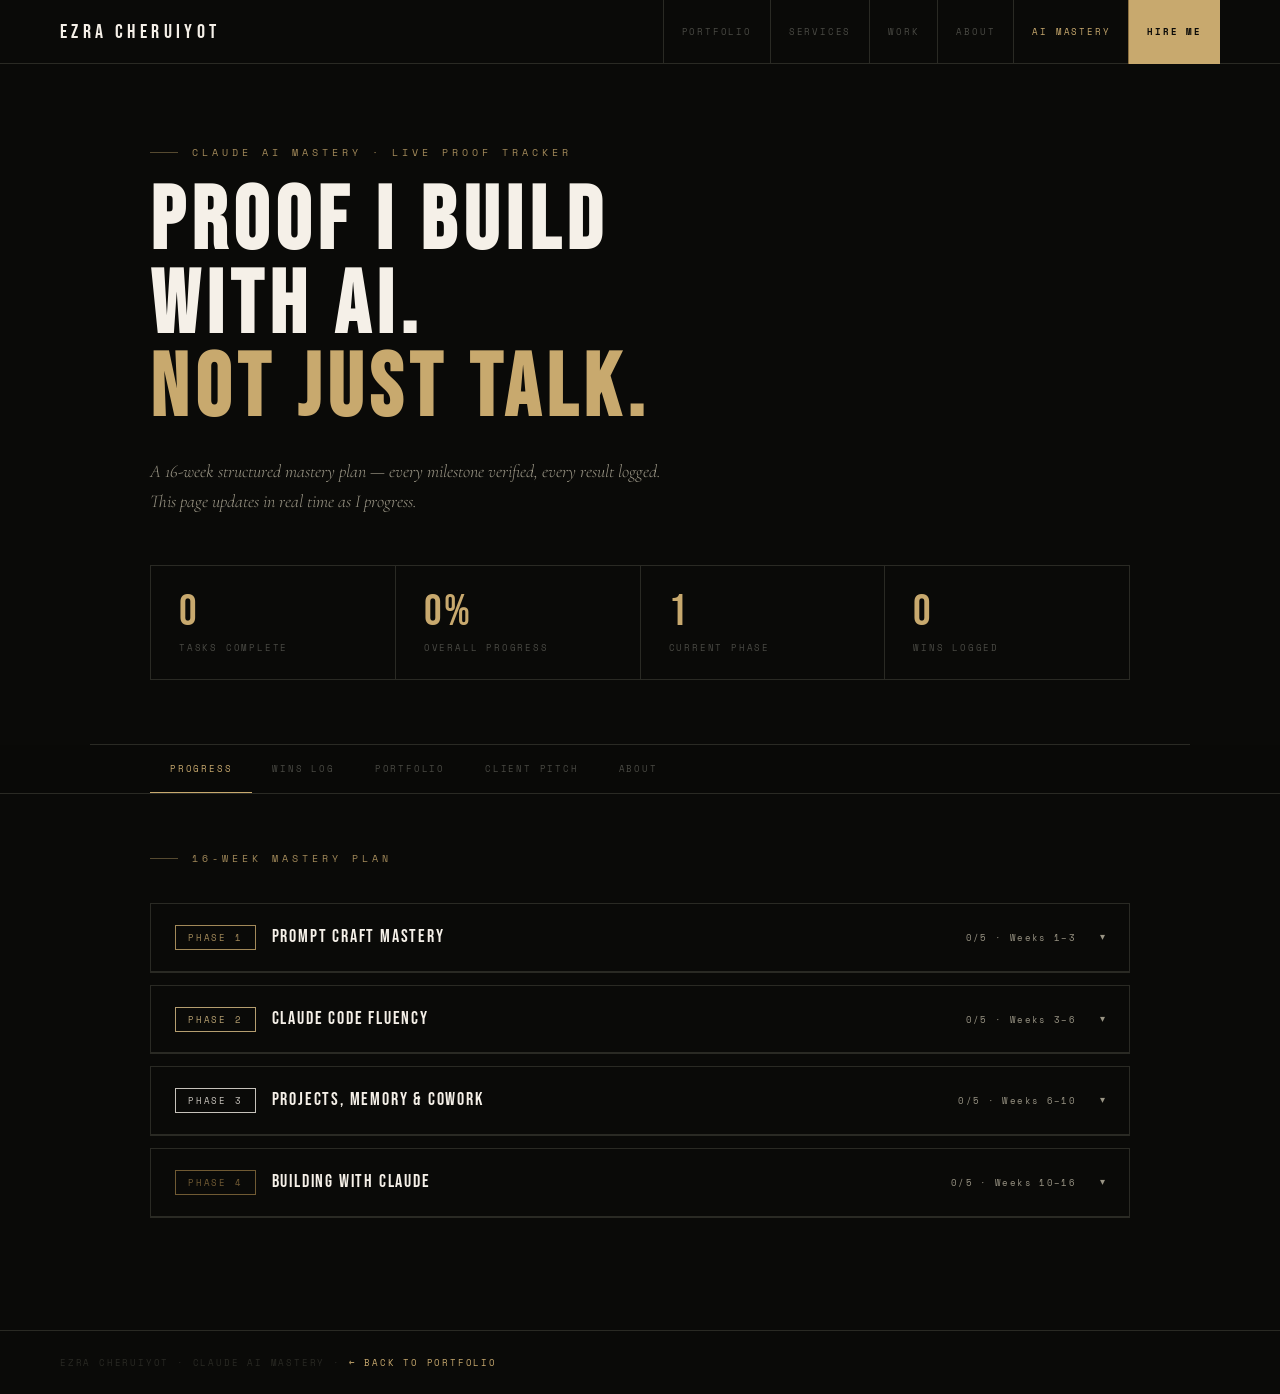
==== mastery.html @ ceb906e3 "Initial portfolio commit" ====
﻿<!DOCTYPE html>
<html lang="en">
<head>
<meta charset="UTF-8"/>
<meta name="viewport" content="width=device-width,initial-scale=1"/>
<title>Ezra Cheruiyot — Claude AI Mastery</title>
<link href="https://fonts.googleapis.com/css2?family=Bebas+Neue&family=Cormorant+Garamond:ital,wght@0,300;0,400;0,600;1,300;1,400&family=Space+Mono:wght@400;700&display=swap" rel="stylesheet"/>
<style>
*{margin:0;padding:0;box-sizing:border-box;}
:root{
  --ink:#0a0a08;
  --parchment:#f5f0e8;
  --gold:#c8a96e;
  --gold-light:#e0c48a;
  --gold-dark:#8a6e3e;
  --warm-white:#faf7f2;
  --ash:#2a2a24;
  --mist:#9a9585;
  --ghost:#4a4a44;
  --divider:#e8e3d8;
}
html{scroll-behavior:smooth;}
body{background:var(--ink);color:var(--parchment);font-family:'Cormorant Garamond',serif;font-size:16px;line-height:1.7;overflow-x:hidden;-webkit-font-smoothing:antialiased;}

/* NAV */
nav{position:sticky;top:0;z-index:100;background:var(--ink);display:flex;align-items:center;justify-content:space-between;padding:0 60px;border-bottom:1px solid var(--ash);height:64px;}
.nav-wordmark{font-family:'Bebas Neue',sans-serif;font-size:20px;letter-spacing:0.22em;color:var(--parchment);text-decoration:none;}
.nav-links{display:flex;align-items:center;gap:0;}
.nav-links a{font-family:'Space Mono',monospace;font-size:9px;letter-spacing:0.2em;text-transform:uppercase;color:var(--ghost);text-decoration:none;padding:0 18px;border-left:1px solid var(--ash);height:64px;display:flex;align-items:center;transition:color 0.2s;}
.nav-links a:hover{color:var(--gold);}
.nav-links a.active{color:var(--gold);}

/* HERO */
.hero{padding:80px 60px 64px;border-bottom:1px solid var(--ash);max-width:1100px;margin:0 auto;}
.hero-label{font-family:'Space Mono',monospace;font-size:10px;letter-spacing:0.4em;color:var(--gold);text-transform:uppercase;display:flex;align-items:center;gap:14px;margin-bottom:20px;opacity:0.8;}
.hero-label::before{content:'';display:block;width:28px;height:1px;background:var(--gold);opacity:0.5;}
.hero h1{font-family:'Bebas Neue',sans-serif;font-size:clamp(48px,7vw,88px);letter-spacing:0.08em;color:var(--parchment);line-height:0.95;margin-bottom:24px;}
.hero h1 span{color:var(--gold);}
.hero-sub{font-family:'Cormorant Garamond',serif;font-style:italic;font-weight:300;font-size:18px;color:var(--mist);max-width:520px;line-height:1.7;margin-bottom:48px;}
.hero-stats{display:grid;grid-template-columns:repeat(4,1fr);gap:1px;background:var(--ash);border:1px solid var(--ash);}
.stat-block{background:var(--ink);padding:24px 28px;}
.stat-num{font-family:'Bebas Neue',sans-serif;font-size:44px;color:var(--gold);letter-spacing:0.04em;line-height:1;display:block;}
.stat-label{font-family:'Space Mono',monospace;font-size:9px;letter-spacing:0.2em;color:var(--ghost);text-transform:uppercase;margin-top:6px;display:block;}

/* TAB NAV */
.tab-nav{position:sticky;top:64px;z-index:99;background:rgba(10,10,8,0.95);backdrop-filter:blur(12px);border-bottom:1px solid var(--ash);}
.tab-nav-inner{max-width:1100px;margin:0 auto;padding:0 60px;display:flex;overflow-x:auto;scrollbar-width:none;}
.tab-nav-inner::-webkit-scrollbar{display:none;}
.tab-btn{font-family:'Space Mono',monospace;font-size:9px;letter-spacing:0.2em;text-transform:uppercase;color:var(--ghost);background:none;border:none;border-bottom:1px solid transparent;padding:0 20px;height:48px;cursor:pointer;white-space:nowrap;transition:color 0.2s;}
.tab-btn:hover{color:var(--parchment);}
.tab-btn.active{color:var(--gold);border-bottom-color:var(--gold);}

/* MAIN */
.main{max-width:1100px;margin:0 auto;padding:56px 60px 100px;}
.view{display:none;}
.view.active{display:block;}
.section-label{font-family:'Space Mono',monospace;font-size:10px;letter-spacing:0.4em;color:var(--gold);text-transform:uppercase;display:flex;align-items:center;gap:14px;margin-bottom:36px;opacity:0.8;}
.section-label::before{content:'';display:block;width:28px;height:1px;background:var(--gold);opacity:0.5;}

/* PHASE CARDS */
.phase-card{border:1px solid var(--ash);margin-bottom:12px;overflow:hidden;}
.phase-header{display:flex;align-items:center;gap:16px;padding:18px 24px;cursor:pointer;user-select:none;transition:background 0.15s;}
.phase-header:hover{background:var(--ash);}
.phase-num{font-family:'Space Mono',monospace;font-size:9px;letter-spacing:0.2em;padding:4px 12px;border:1px solid;text-transform:uppercase;white-space:nowrap;}
.phase-title{font-family:'Bebas Neue',sans-serif;font-size:18px;letter-spacing:0.1em;color:var(--parchment);flex:1;}
.phase-meta{font-family:'Space Mono',monospace;font-size:9px;color:var(--mist);white-space:nowrap;letter-spacing:0.15em;}
.phase-chevron{font-size:10px;color:var(--mist);transition:transform 0.2s;margin-left:8px;}
.phase-card.open .phase-chevron{transform:rotate(180deg);}
.phase-bar{height:1px;background:var(--ash);}
.phase-bar-fill{height:1px;transition:width 0.5s;}
.phase-body{display:none;padding:8px 0;}
.phase-card.open .phase-body{display:block;}
.milestone-row{display:flex;align-items:flex-start;gap:14px;padding:12px 24px;cursor:pointer;transition:background 0.15s;}
.milestone-row:hover{background:rgba(200,169,110,0.04);}
.cb{width:16px;height:16px;border:1px solid var(--ash);display:flex;align-items:center;justify-content:center;flex-shrink:0;margin-top:3px;transition:all 0.15s;}
.cb.done{border-color:var(--gold);background:var(--gold);}
.cb svg{display:none;}
.cb.done svg{display:block;}
.ms-text{flex:1;}
.ms-title{font-family:'Cormorant Garamond',serif;font-size:15px;color:var(--parchment);line-height:1.5;}
.ms-title.done{color:var(--mist);text-decoration:line-through;text-decoration-color:var(--ash);}
.ms-meta{font-family:'Space Mono',monospace;font-size:10px;color:var(--mist);margin-top:3px;letter-spacing:0.08em;}
.phase-deliverable{margin:8px 24px 16px;padding:12px 16px;border:1px solid var(--ash);background:rgba(200,169,110,0.04);}
.phase-deliverable-label{font-family:'Space Mono',monospace;font-size:9px;letter-spacing:0.2em;color:var(--gold);text-transform:uppercase;margin-bottom:6px;opacity:0.8;}
.phase-deliverable-text{font-family:'Cormorant Garamond',serif;font-size:14px;color:var(--mist);line-height:1.6;}

/* WINS */
.wins-form{display:flex;gap:10px;margin-bottom:32px;flex-wrap:wrap;border:1px solid var(--ash);padding:20px 24px;}
.wins-form input,.wins-form select{background:transparent;border:none;border-bottom:1px solid var(--ash);color:var(--parchment);padding:8px 0;font-family:'Cormorant Garamond',serif;font-size:15px;outline:none;transition:border-color 0.2s;}
.wins-form input{flex:1;min-width:200px;}
.wins-form input::placeholder{color:var(--mist);}
.wins-form input:focus,.wins-form select:focus{border-bottom-color:var(--gold);}
.wins-form select{background:var(--ink);color:var(--parchment);font-family:'Space Mono',monospace;font-size:10px;letter-spacing:0.1em;padding:8px 4px;cursor:pointer;}
.btn-gold{font-family:'Space Mono',monospace;font-size:9px;letter-spacing:0.25em;text-transform:uppercase;background:var(--gold);color:var(--ink);border:none;padding:10px 24px;cursor:pointer;font-weight:700;transition:background 0.2s;white-space:nowrap;}
.btn-gold:hover{background:var(--gold-light);}
.btn-ghost{font-family:'Space Mono',monospace;font-size:9px;letter-spacing:0.2em;text-transform:uppercase;background:transparent;color:var(--ghost);border:1px solid var(--ash);padding:10px 20px;cursor:pointer;transition:color 0.2s,border-color 0.2s;}
.btn-ghost:hover{color:var(--gold);border-color:var(--gold);}
.win-item{display:flex;align-items:flex-start;gap:14px;padding:16px 20px;border:1px solid var(--ash);margin-bottom:8px;animation:fadeUp 0.2s ease;}
@keyframes fadeUp{from{opacity:0;transform:translateY(-4px);}to{opacity:1;transform:translateY(0);}}
.win-dot{width:6px;height:6px;margin-top:7px;flex-shrink:0;}
.win-body{flex:1;}
.win-text{font-family:'Cormorant Garamond',serif;font-size:15px;color:var(--parchment);line-height:1.5;}
.win-meta{font-family:'Space Mono',monospace;font-size:10px;color:var(--mist);margin-top:4px;letter-spacing:0.1em;}
.win-del{background:none;border:none;color:var(--ash);cursor:pointer;font-size:18px;padding:0 4px;line-height:1;transition:color 0.15s;}
.win-del:hover{color:var(--gold);}
.empty{text-align:center;padding:48px 0;font-family:'Space Mono',monospace;font-size:10px;color:var(--ash);letter-spacing:0.15em;text-transform:uppercase;}

/* PORTFOLIO GRID */
.portfolio-grid{display:grid;grid-template-columns:repeat(auto-fill,minmax(260px,1fr));gap:1px;background:var(--ash);margin-bottom:32px;}
.portfolio-item{background:var(--ink);padding:28px 24px;border-top:2px solid;}
.portfolio-item-phase{font-family:'Space Mono',monospace;font-size:9px;letter-spacing:0.2em;text-transform:uppercase;margin-bottom:12px;opacity:0.8;}
.portfolio-item-title{font-family:'Bebas Neue',sans-serif;font-size:20px;letter-spacing:0.08em;color:var(--parchment);margin-bottom:8px;}
.portfolio-item-desc{font-family:'Cormorant Garamond',serif;font-size:13px;color:var(--mist);line-height:1.6;margin-bottom:16px;}
.portfolio-progress-label{font-family:'Space Mono',monospace;font-size:9px;letter-spacing:0.15em;color:var(--mist);}
.portfolio-bar-bg{height:1px;background:var(--ash);margin-top:8px;}
.portfolio-bar-fill{height:1px;transition:width 0.5s;}
.share-block{border:1px solid var(--ash);padding:28px 32px;}
.share-block-label{font-family:'Space Mono',monospace;font-size:9px;letter-spacing:0.3em;color:var(--gold);text-transform:uppercase;margin-bottom:12px;opacity:0.8;}
.share-block-text{font-family:'Cormorant Garamond',serif;font-size:15px;color:var(--mist);line-height:1.7;margin-bottom:20px;}
.share-actions{display:flex;gap:10px;flex-wrap:wrap;}

/* PITCH */
.pitch-block{border-left:2px solid var(--ash);padding:16px 20px;margin-bottom:12px;transition:border-color 0.2s;}
.pitch-block:hover{border-left-color:var(--gold);}
.pitch-block-label{font-family:'Space Mono',monospace;font-size:9px;letter-spacing:0.3em;color:var(--gold);text-transform:uppercase;margin-bottom:10px;opacity:0.8;}
.pitch-block-text{font-family:'Cormorant Garamond',serif;font-size:16px;color:var(--parchment);line-height:1.8;}
.pitch-actions{display:flex;gap:10px;flex-wrap:wrap;margin-top:32px;padding-top:24px;border-top:1px solid var(--ash);}

/* ABOUT */
.about-grid{display:grid;grid-template-columns:1fr 1fr;gap:1px;background:var(--ash);margin-bottom:32px;}
.about-card{background:var(--ink);padding:28px 24px;}
.about-card-label{font-family:'Space Mono',monospace;font-size:9px;letter-spacing:0.25em;color:var(--gold);text-transform:uppercase;margin-bottom:12px;opacity:0.8;}
.about-card-title{font-family:'Bebas Neue',sans-serif;font-size:20px;letter-spacing:0.1em;color:var(--parchment);margin-bottom:12px;}
.about-card-text{font-family:'Cormorant Garamond',serif;font-size:14px;color:var(--mist);line-height:1.7;}
.tools-list{display:flex;flex-wrap:wrap;gap:8px;margin-top:12px;}
.tool-tag{font-family:'Space Mono',monospace;font-size:9px;padding:4px 12px;border:1px solid var(--ash);color:var(--mist);letter-spacing:0.08em;}
.back-office-block{border:1px solid var(--gold);padding:28px 32px;margin-top:1px;}
.back-office-label{font-family:'Space Mono',monospace;font-size:9px;letter-spacing:0.35em;color:var(--gold);text-transform:uppercase;margin-bottom:12px;opacity:0.8;}
.back-office-title{font-family:'Bebas Neue',sans-serif;font-size:28px;letter-spacing:0.1em;color:var(--parchment);margin-bottom:12px;}
.back-office-text{font-family:'Cormorant Garamond',serif;font-size:15px;color:var(--mist);line-height:1.8;}

/* FOOTER */
footer{border-top:1px solid var(--ash);padding:24px 60px;display:flex;justify-content:space-between;align-items:center;flex-wrap:wrap;gap:12px;}
.footer-text{font-family:'Space Mono',monospace;font-size:9px;letter-spacing:0.2em;color:var(--ash);text-transform:uppercase;}

/* MOBILE NAV */
.nav-hamburger{display:none;flex-direction:column;justify-content:center;gap:5px;cursor:pointer;background:none;border:none;padding:8px;z-index:200;}
.nav-hamburger span{display:block;width:22px;height:1.5px;background:var(--parchment);transition:transform 0.3s,opacity 0.3s;}
.nav-hamburger.open span:nth-child(1){transform:translateY(6.5px) rotate(45deg);}
.nav-hamburger.open span:nth-child(2){opacity:0;}
.nav-hamburger.open span:nth-child(3){transform:translateY(-6.5px) rotate(-45deg);}
.nav-mobile-menu{display:none;position:fixed;top:64px;left:0;right:0;bottom:0;background:var(--ink);z-index:99;flex-direction:column;padding:32px 24px;border-top:1px solid var(--ash);overflow-y:auto;}
.nav-mobile-menu.open{display:flex;}
.nav-mobile-menu a{font-family:'Space Mono',monospace;font-size:11px;letter-spacing:0.25em;text-transform:uppercase;color:var(--ghost);text-decoration:none;padding:20px 0;border-bottom:1px solid var(--ash);transition:color 0.2s;}
.nav-mobile-menu a:hover{color:var(--gold);}
.nav-mobile-menu a.mob-active{color:var(--gold);}
.nav-mobile-menu .mob-cta{margin-top:28px;background:var(--gold);color:var(--ink);text-align:center;padding:18px 24px;font-weight:700;border:none;}
.nav-mobile-menu .mob-cta:hover{background:var(--gold-light);color:var(--ink);}

/* RESPONSIVE */
@media(max-width:900px){
  nav{padding:0 24px;}
  .nav-links{display:none;}
  .nav-hamburger{display:flex;}
  .hero{padding:48px 24px 40px;}
  .hero-stats{grid-template-columns:1fr 1fr;}
  .tab-nav-inner{padding:0 24px;}
  .main{padding:40px 24px 80px;}
  .about-grid{grid-template-columns:1fr;}
  footer{padding:20px 24px;}
}
@media(max-width:540px){
  .hero-stats{grid-template-columns:1fr 1fr;}
  .wins-form{flex-direction:column;}
  .wins-form input,.wins-form select{width:100%;}
}
</style>
</head>
<body>

<nav>
  <a href="index.html" class="nav-wordmark">Ezra Cheruiyot</a>
  <div class="nav-links">
    <a href="index.html">Portfolio</a>
    <a href="index.html#services">Services</a>
    <a href="index.html#work">Work</a>
    <a href="index.html#about">About</a>
    <a href="mastery.html" class="active">AI Mastery</a>
    <a href="https://wa.me/254746604694?text=Hi%20Ezra%2C%20I%27d%20like%20to%20discuss%20a%20project%20with%20you." target="_blank" rel="noopener" style="background:var(--gold);color:var(--ink);font-weight:700;border-left:1px solid var(--gold-dark);">Hire Me</a>
  </div>
  <button class="nav-hamburger" id="navHamburger" aria-label="Open menu">
    <span></span><span></span><span></span>
  </button>
</nav>

<!-- MOBILE MENU -->
<div class="nav-mobile-menu" id="mobileMenu">
  <a href="index.html">Portfolio</a>
  <a href="index.html#services">Services</a>
  <a href="index.html#work">Work</a>
  <a href="index.html#about">About</a>
  <a href="mastery.html" class="mob-active">AI Mastery</a>
  <a href="https://wa.me/254746604694?text=Hi%20Ezra%2C%20I%27d%20like%20to%20discuss%20a%20project%20with%20you." class="mob-cta" target="_blank" rel="noopener">Hire Me</a>
</div>

<div class="hero">
  <div class="hero-label">Claude AI Mastery · Live proof tracker</div>
  <h1>Proof I build<br>with AI.<br><span>Not just talk.</span></h1>
  <p class="hero-sub">A 16-week structured mastery plan — every milestone verified, every result logged. This page updates in real time as I progress.</p>
  <div class="hero-stats">
    <div class="stat-block">
      <span class="stat-num" id="stat-done">0</span>
      <span class="stat-label">Tasks complete</span>
    </div>
    <div class="stat-block">
      <span class="stat-num" id="stat-pct">0%</span>
      <span class="stat-label">Overall progress</span>
    </div>
    <div class="stat-block">
      <span class="stat-num" id="stat-phase">1</span>
      <span class="stat-label">Current phase</span>
    </div>
    <div class="stat-block">
      <span class="stat-num" id="stat-wins">0</span>
      <span class="stat-label">Wins logged</span>
    </div>
  </div>
</div>

<div class="tab-nav">
  <div class="tab-nav-inner">
    <button class="tab-btn active" onclick="switchTab('progress',this)">Progress</button>
    <button class="tab-btn" onclick="switchTab('wins',this)">Wins log</button>
    <button class="tab-btn" onclick="switchTab('portfolio',this)">Portfolio</button>
    <button class="tab-btn" onclick="switchTab('pitch',this)">Client pitch</button>
    <button class="tab-btn" onclick="switchTab('about',this)">About</button>
  </div>
</div>

<main class="main">

  <!-- PROGRESS -->
  <div id="view-progress" class="view active">
    <div class="section-label">16-week mastery plan</div>
    <div id="phases-container"></div>
  </div>

  <!-- WINS -->
  <div id="view-wins" class="view">
    <div class="section-label">Real results, logged as they happen</div>
    <div class="wins-form">
      <input type="text" id="win-input" placeholder="e.g. Built a landing page in 20 mins using Claude Code..."/>
      <select id="win-phase">
        <option value="1">Phase 1</option>
        <option value="2">Phase 2</option>
        <option value="3">Phase 3</option>
        <option value="4">Phase 4</option>
      </select>
      <button class="btn-gold" onclick="addWin()">+ Log win</button>
    </div>
    <div id="wins-list"></div>
  </div>

  <!-- PORTFOLIO -->
  <div id="view-portfolio" class="view">
    <div class="section-label">Verified deliverables</div>
    <div id="portfolio-grid" class="portfolio-grid"></div>
    <div class="share-block">
      <div class="share-block-label">Share this page</div>
      <p class="share-block-text">This page lives at a shareable link. Open it on your phone or laptop and hand it to a prospective client. The wins log and completed phases tell the whole story — no explanation needed.</p>
      <div class="share-actions">
        <button class="btn-gold" onclick="window.print()">Print / Save PDF</button>
        <button class="btn-ghost" onclick="copyLink()">Copy page link</button>
      </div>
    </div>
  </div>

  <!-- PITCH -->
  <div id="view-pitch" class="view">
    <div class="section-label">Live client pitch — updates as you progress</div>
    <div id="pitch-content"></div>
    <div class="pitch-actions">
      <button class="btn-gold" onclick="copyPitch()">Copy pitch text</button>
      <button class="btn-ghost" onclick="window.print()">Print as PDF</button>
    </div>
  </div>

  <!-- ABOUT -->
  <div id="view-about" class="view">
    <div class="section-label">Background</div>
    <div class="about-grid">
      <div class="about-card">
        <div class="about-card-label">Who I am</div>
        <div class="about-card-title">Ezra Cheruiyot</div>
        <div class="about-card-text">Digital Marketing Specialist based in Nairobi, Kenya. I use Claude AI daily — for strategy, content, web pages, and client work. This page tracks how deep the mastery goes.</div>
      </div>
      <div class="about-card">
        <div class="about-card-label">What this is</div>
        <div class="about-card-title">Proof of work</div>
        <div class="about-card-text">A live 16-week mastery plan. Every milestone completed is verified here. Every real result is logged. This isn't a course certificate — it's documented evidence of capability.</div>
      </div>
      <div class="about-card">
        <div class="about-card-label">Tools I use</div>
        <div class="about-card-title">The stack</div>
        <div class="about-card-text">
          <div class="tools-list">
            <span class="tool-tag">Claude AI</span>
            <span class="tool-tag">Claude Code</span>
            <span class="tool-tag">VS Code</span>
            <span class="tool-tag">Cowork</span>
            <span class="tool-tag">Canva</span>
            <span class="tool-tag">Meta Ads</span>
            <span class="tool-tag">Netlify</span>
            <span class="tool-tag">Mailchimp</span>
          </div>
        </div>
      </div>
      <div class="about-card">
        <div class="about-card-label">What I offer</div>
        <div class="about-card-title">AI-powered delivery</div>
        <div class="about-card-text">Strategy, Meta Ads, content creation, and email marketing — all delivered faster and at a quality level that would cost 3–5× more from a traditional agency. Human-directed, AI-assisted.</div>
      </div>
    </div>
    <div class="back-office-block">
      <div class="back-office-label">Coming soon · Micro-agency concept</div>
      <div class="back-office-title">The Back Office</div>
      <p class="back-office-text">A premium AI-powered digital marketing service built for Nairobi businesses — strategy, content, ads, and brand assets delivered with the speed of AI and the judgment of a senior marketer. Not a freelancer. Not an agency. Something in between, and better than both. Phase 4 of this mastery plan is where it launches.</p>
    </div>
  </div>

</main>

<footer>
  <span class="footer-text">Ezra Cheruiyot · Claude AI Mastery · <a href="index.html" style="color:var(--gold);text-decoration:none;">← Back to portfolio</a></span>
  <span class="footer-text" id="last-updated"></span>
</footer>

<script>
const PHASES=[
  {
    id:1,name:"Prompt craft mastery",weeks:"Weeks 1–3",color:"#c8a96e",
    milestones:[
      {id:"1a",text:"Master role + context + format prompting",meta:"Apply to 5 real work tasks"},
      {id:"1b",text:"Build personal prompt library — 10+ reusable templates",meta:"Social captions, ad copy, briefs, emails"},
      {id:"1c",text:"Learn chain prompting vs. single prompts",meta:"Know when to use each"},
      {id:"1d",text:"Set up system instructions for brand voice inside a Claude Project",meta:"Tone, style, audience baked in"},
      {id:"1e",text:"Cut revision cycles in half on one content type",meta:"Measure before vs. after"}
    ],
    deliverable:"Personal prompt library — 10+ reusable templates for daily digital marketing tasks"
  },
  {
    id:2,name:"Claude Code fluency",weeks:"Weeks 3–6",color:"#e0c48a",
    milestones:[
      {id:"2a",text:"Refactor an existing page via Claude Code",meta:"Cleaner code, same output"},
      {id:"2b",text:"Debug using terminal error output directly",meta:"Paste errors, let Claude fix them"},
      {id:"2c",text:"Build a reusable landing page template system",meta:"Assemble pages without rebuilding from scratch"},
      {id:"2d",text:"Use Claude Code for copy and content inside VS Code",meta:"Without leaving the editor"},
      {id:"2e",text:"Ship one page faster than ever before",meta:"Log the time saved as a win"}
    ],
    deliverable:"Reusable landing page system — components any client can build on"
  },
  {
    id:3,name:"Projects, memory & Cowork",weeks:"Weeks 6–10",color:"#f5f0e8",
    milestones:[
      {id:"3a",text:"Create a Claude Project for client work",meta:"Brand voice, tone, audience baked in"},
      {id:"3b",text:"Configure memory with key preferences",meta:"Formats, style, recurring context"},
      {id:"3c",text:"First Cowork automation — one repetitive task",meta:"File management or content batch"},
      {id:"3d",text:"Process a full content batch in one session",meta:"Multiple pieces, not one by one"},
      {id:"3e",text:"Measure time saved vs. old workflow",meta:"Numbers make the best proof"}
    ],
    deliverable:"Configured Project + one working Cowork automation for batch content"
  },
  {
    id:4,name:"Building with Claude",weeks:"Weeks 10–16",color:"#8a6e3e",
    milestones:[
      {id:"4a",text:"Build one internal tool for your own workflow",meta:"Content generator, brief form, or dashboard"},
      {id:"4b",text:"Build one client-facing tool",meta:"Social post generator or proposal drafter"},
      {id:"4c",text:"Complete first Back Office outreach — 3 Nairobi businesses",meta:"Use your pitch script from this page"},
      {id:"4d",text:"Land first paying Back Office client",meta:"The real proof of concept"},
      {id:"4e",text:"Document results with specifics",meta:"Screenshots, metrics, testimonial"}
    ],
    deliverable:"First paying Back Office client + documented portfolio proof — real results, real numbers"
  }
];

let state={checked:{},wins:[],nextWinId:1};

function load(){try{const s=localStorage.getItem('ezra_mastery_v3');if(s)state=JSON.parse(s);}catch(e){}}
function save(){try{localStorage.setItem('ezra_mastery_v3',JSON.stringify(state));document.getElementById('last-updated').textContent='Updated '+new Date().toLocaleDateString('en-GB',{day:'numeric',month:'short',year:'numeric'});}catch(e){}}

function getStats(){
  const total=PHASES.reduce((s,p)=>s+p.milestones.length,0);
  const done=Object.values(state.checked).filter(Boolean).length;
  const pct=Math.round(done/total*100);
  let phase=4;
  for(let p of PHASES){if(p.milestones.some(m=>!state.checked[m.id])){phase=p.id;break;}}
  return{total,done,pct,phase};
}

function updateStats(){
  const s=getStats();
  document.getElementById('stat-done').textContent=s.done;
  document.getElementById('stat-pct').textContent=s.pct+'%';
  document.getElementById('stat-phase').textContent=s.phase;
  document.getElementById('stat-wins').textContent=state.wins.length;
}

function renderProgress(){
  const c=document.getElementById('phases-container');
  c.innerHTML='';
  PHASES.forEach(p=>{
    const done=p.milestones.filter(m=>state.checked[m.id]).length;
    const pct=Math.round(done/p.milestones.length*100);
    const card=document.createElement('div');
    card.className='phase-card';
    card.innerHTML=`
      <div class="phase-header" onclick="togglePhase(this.parentElement)">
        <span class="phase-num" style="color:${p.color};border-color:${p.color};opacity:0.8;">Phase ${p.id}</span>
        <span class="phase-title">${p.name}</span>
        <span class="phase-meta">${done}/${p.milestones.length} · ${p.weeks}</span>
        <span class="phase-chevron">▾</span>
      </div>
      <div class="phase-bar"><div class="phase-bar-fill" style="width:${pct}%;background:${p.color};"></div></div>
      <div class="phase-body">
        ${p.milestones.map(m=>`
          <div class="milestone-row" onclick="toggle('${m.id}')">
            <div class="cb ${state.checked[m.id]?'done':''}">
              <svg width="9" height="7" viewBox="0 0 9 7" fill="none"><path d="M1 3.5L3 5.5L8 1" stroke="#0a0a08" stroke-width="1.5" stroke-linecap="round" stroke-linejoin="round"/></svg>
            </div>
            <div class="ms-text">
              <div class="ms-title ${state.checked[m.id]?'done':''}">${m.text}</div>
              <div class="ms-meta">${m.meta}</div>
            </div>
          </div>
        `).join('')}
        <div class="phase-deliverable">
          <div class="phase-deliverable-label">Deliverable</div>
          <div class="phase-deliverable-text">${p.deliverable}</div>
        </div>
      </div>
    `;
    c.appendChild(card);
  });
}

function togglePhase(card){card.classList.toggle('open');}

function toggle(id){
  state.checked[id]=!state.checked[id];
  save();renderProgress();renderPortfolio();renderPitch();updateStats();
}

function renderWins(){
  const list=document.getElementById('wins-list');
  document.getElementById('stat-wins').textContent=state.wins.length;
  if(!state.wins.length){
    list.innerHTML='<div class="empty">No wins logged yet — add your first one above</div>';return;
  }
  const colors=['#c8a96e','#e0c48a','#f5f0e8','#8a6e3e'];
  list.innerHTML=state.wins.slice().reverse().map(w=>`
    <div class="win-item">
      <div class="win-dot" style="background:${colors[w.phase-1]};width:6px;height:6px;flex-shrink:0;margin-top:7px;"></div>
      <div class="win-body">
        <div class="win-text">${w.text}</div>
        <div class="win-meta">Phase ${w.phase} · ${w.date}</div>
      </div>
      <button class="win-del" onclick="delWin(${w.id})" aria-label="Delete">×</button>
    </div>
  `).join('');
}

function addWin(){
  const inp=document.getElementById('win-input');
  const ph=parseInt(document.getElementById('win-phase').value);
  const txt=inp.value.trim();
  if(!txt)return;
  state.wins.push({id:state.nextWinId++,text:txt,phase:ph,date:new Date().toLocaleDateString('en-GB',{day:'numeric',month:'short',year:'numeric'})});
  inp.value='';
  save();renderWins();renderPitch();
}

function delWin(id){
  state.wins=state.wins.filter(w=>w.id!==id);
  save();renderWins();renderPitch();
}

function renderPortfolio(){
  const grid=document.getElementById('portfolio-grid');
  const active=PHASES.filter(p=>p.milestones.some(m=>state.checked[m.id]));
  if(!active.length){
    grid.innerHTML='<div class="empty" style="grid-column:1/-1;padding:48px 0;">Complete milestones to build your verified portfolio — each phase adds a card here</div>';
    return;
  }
  grid.innerHTML=active.map(p=>{
    const done=p.milestones.filter(m=>state.checked[m.id]).length;
    const pct=Math.round(done/p.milestones.length*100);
    return`<div class="portfolio-item" style="border-top-color:${p.color};">
      <div class="portfolio-item-phase" style="color:${p.color};">Phase ${p.id} · ${p.name}</div>
      <div class="portfolio-item-title">${p.deliverable.split('—')[0].trim()}</div>
      <div class="portfolio-item-desc">${p.deliverable}</div>
      <div class="portfolio-progress-label">${done}/${p.milestones.length} milestones · ${pct}%</div>
      <div class="portfolio-bar-bg"><div class="portfolio-bar-fill" style="width:${pct}%;background:${p.color};"></div></div>
    </div>`;
  }).join('');
}

function renderPitch(){
  const s=getStats();
  const completed=PHASES.filter(p=>p.milestones.every(m=>state.checked[m.id]));
  const winsCount=state.wins.length;
  const recentWins=state.wins.slice(-2).map(w=>w.text).join('; ');
  const weeksIn=(s.phase-1)*3;
  const blocks=[
    {
      label:"Opening",
      text:`I've spent ${weeksIn>0?weeksIn+'+':'the last few'} weeks systematically mastering Claude AI as a digital marketing tool — not just using it casually, but building real workflows, shipping real deliverables, and documenting every result on a live proof page.`
    },
    {
      label:"Proof of work",
      text:completed.length>0
        ?`I've completed ${completed.length} phase${completed.length>1?'s':''} of a structured 16-week mastery plan. Verified deliverables include: ${completed.map(p=>p.deliverable.split('—')[0].trim()).join(', ')}.`
        :`I'm in Phase ${s.phase} of a structured 16-week mastery plan — ${s.done} milestones verified and documented. The live proof page you're looking at right now is the evidence.`
    },
    {
      label:"What I can do for you",
      text:"I produce social content, ad copy, campaign strategies, landing pages, and branded materials — faster and at a quality level that would cost 3–5× more from a traditional agency. Every deliverable is AI-assisted but human-directed, strategy-first, and backed by real results."
    },
    {
      label:"Real results",
      text:winsCount>0
        ?`I've logged ${winsCount} real result${winsCount>1?'s':''} so far — including: ${recentWins||'time saved, content delivered, client work completed'}. All documented on this page.`
        :"Every result I produce gets logged on this page with specifics — time saved, output quality, turnaround speed. The numbers build quickly."
    },
    {
      label:"The Back Office",
      text:"I'm building a premium AI-powered marketing service for Nairobi businesses — The Back Office. Not a freelancer. Not an agency. A leaner, faster, and smarter alternative to both. If you want to be one of the first clients, the conversation starts on WhatsApp."
    },
    {
      label:"The ask",
      text:"I'm not asking you to take my word for it. Let me do one piece of work for you this week — on a trial basis — and you'll see the difference. If it doesn't deliver, you owe me nothing."
    }
  ];
  document.getElementById('pitch-content').innerHTML=blocks.map(b=>`
    <div class="pitch-block">
      <div class="pitch-block-label">${b.label}</div>
      <div class="pitch-block-text">${b.text}</div>
    </div>
  `).join('');
}

function switchTab(name,btn){
  document.querySelectorAll('.tab-btn').forEach(t=>t.classList.remove('active'));
  document.querySelectorAll('.view').forEach(v=>v.classList.remove('active'));
  btn.classList.add('active');
  document.getElementById('view-'+name).classList.add('active');
}

function copyLink(){
  navigator.clipboard.writeText(window.location.href).then(()=>alert('Link copied!')).catch(()=>alert('Copy the URL from your browser address bar.'));
}

function copyPitch(){
  const blocks=document.querySelectorAll('.pitch-block-text');
  const text=Array.from(blocks).map(b=>b.textContent).join('\n\n');
  navigator.clipboard.writeText(text).then(()=>alert('Pitch copied to clipboard!')).catch(()=>alert('Select the text manually to copy.'));
}

load();updateStats();renderProgress();renderWins();renderPortfolio();renderPitch();
try{const lu=localStorage.getItem('ezra_mastery_v3');if(lu){const s=JSON.parse(lu);if(s.wins&&s.wins.length>0){const last=s.wins[s.wins.length-1];document.getElementById('last-updated').textContent='Updated '+last.date;}}}catch(e){}

(function(){
  var btn=document.getElementById('navHamburger');
  var menu=document.getElementById('mobileMenu');
  if(!btn||!menu)return;
  var links=menu.querySelectorAll('a');
  function close(){btn.classList.remove('open');menu.classList.remove('open');document.body.style.overflow='';}
  btn.addEventListener('click',function(){
    var open=menu.classList.toggle('open');
    btn.classList.toggle('open',open);
    document.body.style.overflow=open?'hidden':'';
  });
  links.forEach(function(a){if(!a.getAttribute('target'))a.addEventListener('click',close);});
})();
</script>
</body>
</html>
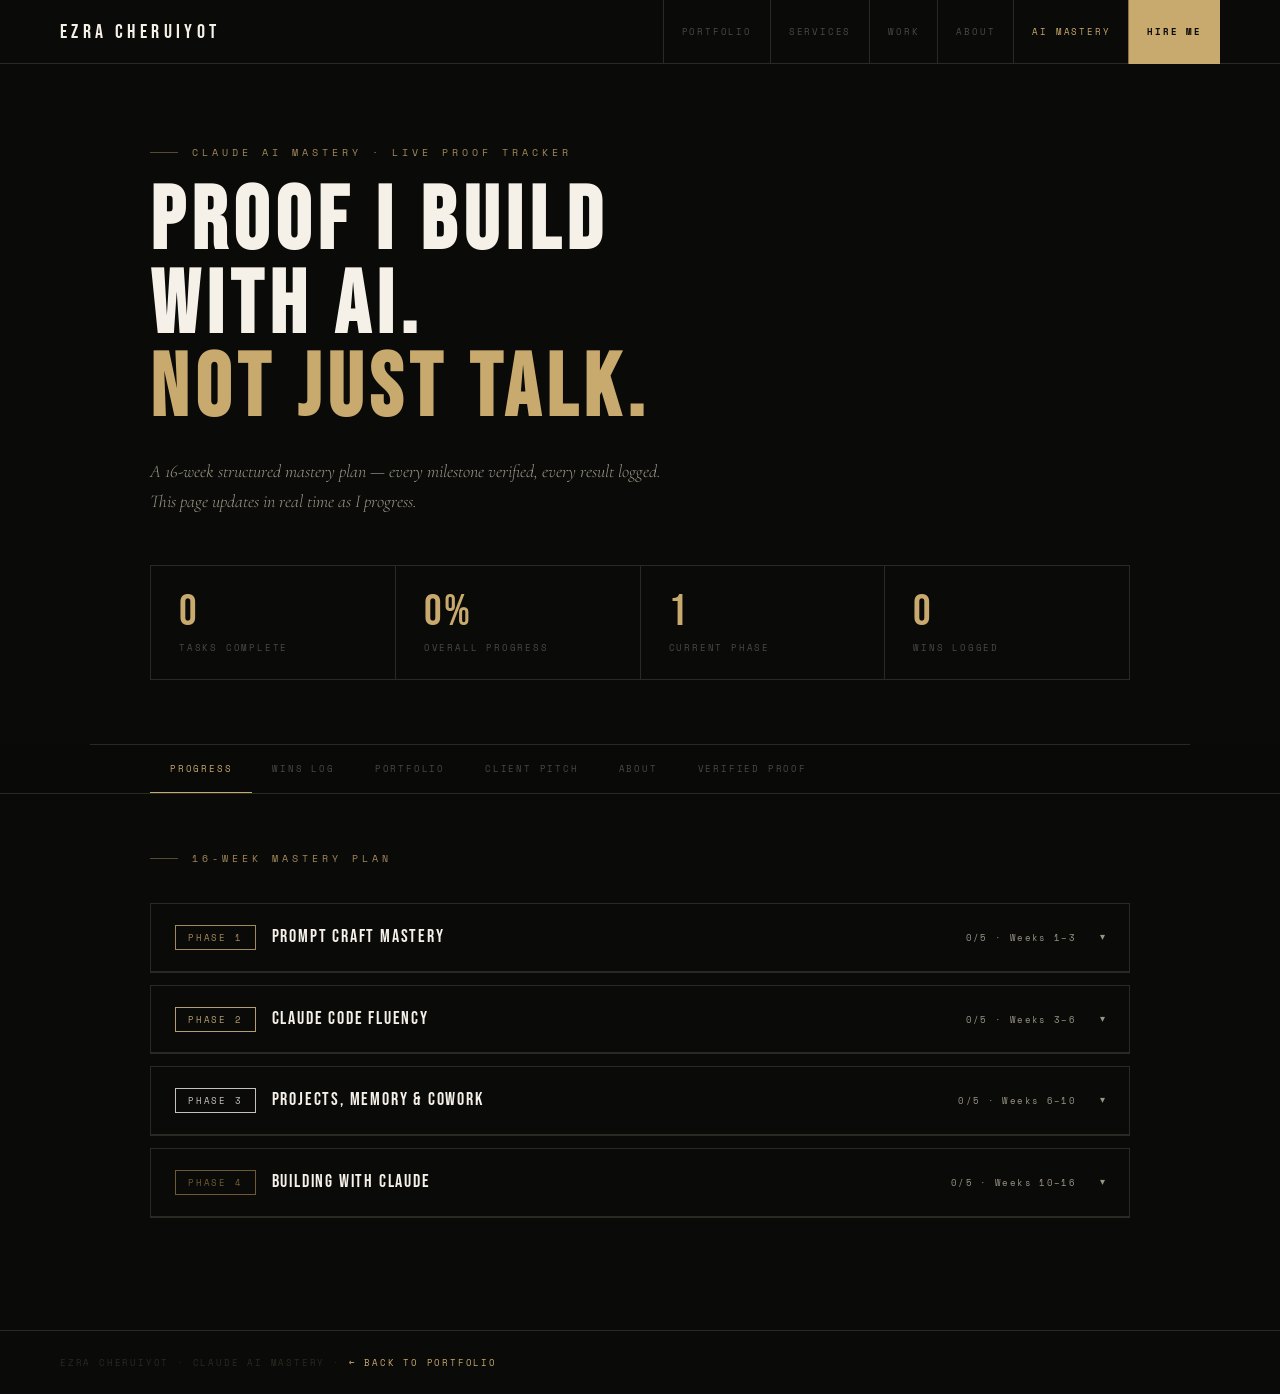
==== commit ebdc0e08: "Add Verified Proof tab and progress.json to mastery page" ====
--- a/mastery.html
+++ b/mastery.html
@@ -126,6 +126,34 @@
 .pitch-block-text{font-family:'Cormorant Garamond',serif;font-size:16px;color:var(--parchment);line-height:1.8;}
 .pitch-actions{display:flex;gap:10px;flex-wrap:wrap;margin-top:32px;padding-top:24px;border-top:1px solid var(--ash);}
 
+/* VERIFIED PROOF */
+.verified-empty{text-align:center;padding:64px 0;font-family:'Space Mono',monospace;font-size:10px;color:var(--ash);letter-spacing:0.15em;text-transform:uppercase;}
+.verified-last{border:1px solid var(--gold);padding:28px 32px;margin-bottom:24px;position:relative;}
+.verified-last-label{font-family:'Space Mono',monospace;font-size:9px;letter-spacing:0.35em;color:var(--gold);text-transform:uppercase;margin-bottom:16px;opacity:0.8;}
+.verified-last-concept{font-family:'Bebas Neue',sans-serif;font-size:28px;letter-spacing:0.08em;color:var(--parchment);line-height:1;margin-bottom:10px;}
+.verified-last-built{font-family:'Cormorant Garamond',serif;font-size:15px;color:var(--mist);line-height:1.7;margin-bottom:16px;}
+.verified-last-meta{display:flex;align-items:center;gap:16px;flex-wrap:wrap;}
+.verified-badge{font-family:'Space Mono',monospace;font-size:9px;letter-spacing:0.15em;text-transform:uppercase;background:var(--gold);color:var(--ink);padding:4px 12px;font-weight:700;}
+.verified-date{font-family:'Space Mono',monospace;font-size:9px;letter-spacing:0.15em;color:var(--mist);}
+.verified-log-label{font-family:'Space Mono',monospace;font-size:9px;letter-spacing:0.3em;color:var(--gold);text-transform:uppercase;margin:32px 0 16px;opacity:0.7;}
+.verified-entry{display:flex;align-items:flex-start;gap:14px;padding:16px 20px;border:1px solid var(--ash);margin-bottom:8px;}
+.verified-entry-dot{width:6px;height:6px;background:var(--gold);flex-shrink:0;margin-top:7px;}
+.verified-entry-body{flex:1;}
+.verified-entry-concept{font-family:'Cormorant Garamond',serif;font-size:15px;color:var(--parchment);line-height:1.5;margin-bottom:4px;}
+.verified-entry-built{font-family:'Cormorant Garamond',serif;font-size:13px;color:var(--mist);line-height:1.5;margin-bottom:8px;}
+.verified-entry-footer{display:flex;align-items:center;gap:10px;flex-wrap:wrap;}
+.verified-entry-date{font-family:'Space Mono',monospace;font-size:9px;color:var(--mist);letter-spacing:0.1em;}
+.verified-tag{font-family:'Space Mono',monospace;font-size:9px;padding:2px 8px;border:1px solid var(--ash);color:var(--ash);letter-spacing:0.08em;}
+.report-section-label{font-family:'Space Mono',monospace;font-size:9px;letter-spacing:0.3em;color:var(--gold);text-transform:uppercase;margin:40px 0 16px;opacity:0.7;display:flex;align-items:center;gap:14px;}
+.report-section-label::before{content:'';display:block;width:28px;height:1px;background:var(--gold);opacity:0.5;}
+.report-block{border:1px solid var(--ash);padding:24px 28px;margin-bottom:12px;}
+.report-block-date{font-family:'Space Mono',monospace;font-size:9px;letter-spacing:0.2em;color:var(--gold);text-transform:uppercase;margin-bottom:6px;opacity:0.8;}
+.report-block-focus{font-family:'Bebas Neue',sans-serif;font-size:18px;letter-spacing:0.1em;color:var(--parchment);margin-bottom:16px;}
+.report-block-caps{list-style:none;margin-bottom:16px;}
+.report-block-caps li{font-family:'Cormorant Garamond',serif;font-size:14px;color:var(--mist);line-height:1.7;padding:6px 0;border-bottom:1px solid var(--ash);display:flex;gap:10px;}
+.report-block-caps li::before{content:'→';color:var(--gold);opacity:0.7;flex-shrink:0;}
+.report-block-gap{font-family:'Space Mono',monospace;font-size:9px;letter-spacing:0.1em;color:var(--ash);margin-top:12px;}
+
 /* ABOUT */
 .about-grid{display:grid;grid-template-columns:1fr 1fr;gap:1px;background:var(--ash);margin-bottom:32px;}
 .about-card{background:var(--ink);padding:28px 24px;}
@@ -234,6 +262,7 @@
     <button class="tab-btn" onclick="switchTab('portfolio',this)">Portfolio</button>
     <button class="tab-btn" onclick="switchTab('pitch',this)">Client pitch</button>
     <button class="tab-btn" onclick="switchTab('about',this)">About</button>
+    <button class="tab-btn" onclick="switchTab('verified',this);loadVerified();">Verified proof</button>
   </div>
 </div>
 
@@ -326,6 +355,12 @@
       <div class="back-office-title">The Back Office</div>
       <p class="back-office-text">A premium AI-powered digital marketing service built for Nairobi businesses — strategy, content, ads, and brand assets delivered with the speed of AI and the judgment of a senior marketer. Not a freelancer. Not an agency. Something in between, and better than both. Phase 4 of this mastery plan is where it launches.</p>
     </div>
+  </div>
+
+  <!-- VERIFIED PROOF -->
+  <div id="view-verified" class="view">
+    <div class="section-label">Comprehension-verified learning log</div>
+    <div id="verified-content"><div class="verified-empty">Loading verified entries...</div></div>
   </div>
 
 </main>
@@ -565,6 +600,68 @@
   navigator.clipboard.writeText(text).then(()=>alert('Pitch copied to clipboard!')).catch(()=>alert('Select the text manually to copy.'));
 }
 
+
+async function loadVerified(){
+  const el=document.getElementById('verified-content');
+  try{
+    const res=await fetch('progress.json?t='+Date.now());
+    if(!res.ok)throw new Error('not found');
+    const data=await res.json();
+    renderVerified(data);
+  }catch(e){
+    el.innerHTML='<div class="verified-empty">No verified entries yet — complete your first comprehension check to see results here</div>';
+  }
+}
+
+function renderVerified(data){
+  const el=document.getElementById('verified-content');
+  if(!data.entries||!data.entries.length){
+    el.innerHTML='<div class="verified-empty">No verified entries yet — complete your first comprehension check to see results here</div>';
+    return;
+  }
+  const entries=[...data.entries].reverse();
+  const last=entries[0];
+  const log=entries.slice(1);
+  let html=`
+    <div class="verified-last">
+      <div class="verified-last-label">Most recent · Verified entry</div>
+      <div class="verified-last-concept">${last.concept}</div>
+      <div class="verified-last-built">${last.built}</div>
+      <div class="verified-last-meta">
+        <span class="verified-badge">✓ Verified by Claude Code</span>
+        <span class="verified-date">${last.date}</span>
+        <span class="verified-date">Phase ${last.phase}</span>
+      </div>
+    </div>`;
+  if(log.length){
+    html+=`<div class="verified-log-label">Previous verified entries</div>`;
+    html+=log.map(e=>`
+      <div class="verified-entry">
+        <div class="verified-entry-dot"></div>
+        <div class="verified-entry-body">
+          <div class="verified-entry-concept">${e.concept}</div>
+          <div class="verified-entry-built">${e.built}</div>
+          <div class="verified-entry-footer">
+            <span class="verified-entry-date">${e.date}</span>
+            <span class="verified-entry-date">Phase ${e.phase}</span>
+            ${(e.tags||[]).map(t=>`<span class="verified-tag">${t}</span>`).join('')}
+          </div>
+        </div>
+      </div>`).join('');
+  }
+  if(data.capabilityReports&&data.capabilityReports.length){
+    html+=`<div class="report-section-label">Capability reports</div>`;
+    html+=[...data.capabilityReports].reverse().map(r=>`
+      <div class="report-block">
+        <div class="report-block-date">${r.date}</div>
+        <div class="report-block-focus">${r.sessionFocus}</div>
+        <ul class="report-block-caps">${(r.capabilities||[]).map(c=>`<li>${c}</li>`).join('')}</ul>
+        ${r.gaps&&r.gaps.length?`<div class="report-block-gap">Gap noted: ${r.gaps.join(' · ')}</div>`:''}
+      </div>`).join('');
+  }
+  el.innerHTML=html;
+}
+
 load();updateStats();renderProgress();renderWins();renderPortfolio();renderPitch();
 try{const lu=localStorage.getItem('ezra_mastery_v3');if(lu){const s=JSON.parse(lu);if(s.wins&&s.wins.length>0){const last=s.wins[s.wins.length-1];document.getElementById('last-updated').textContent='Updated '+last.date;}}}catch(e){}
 
